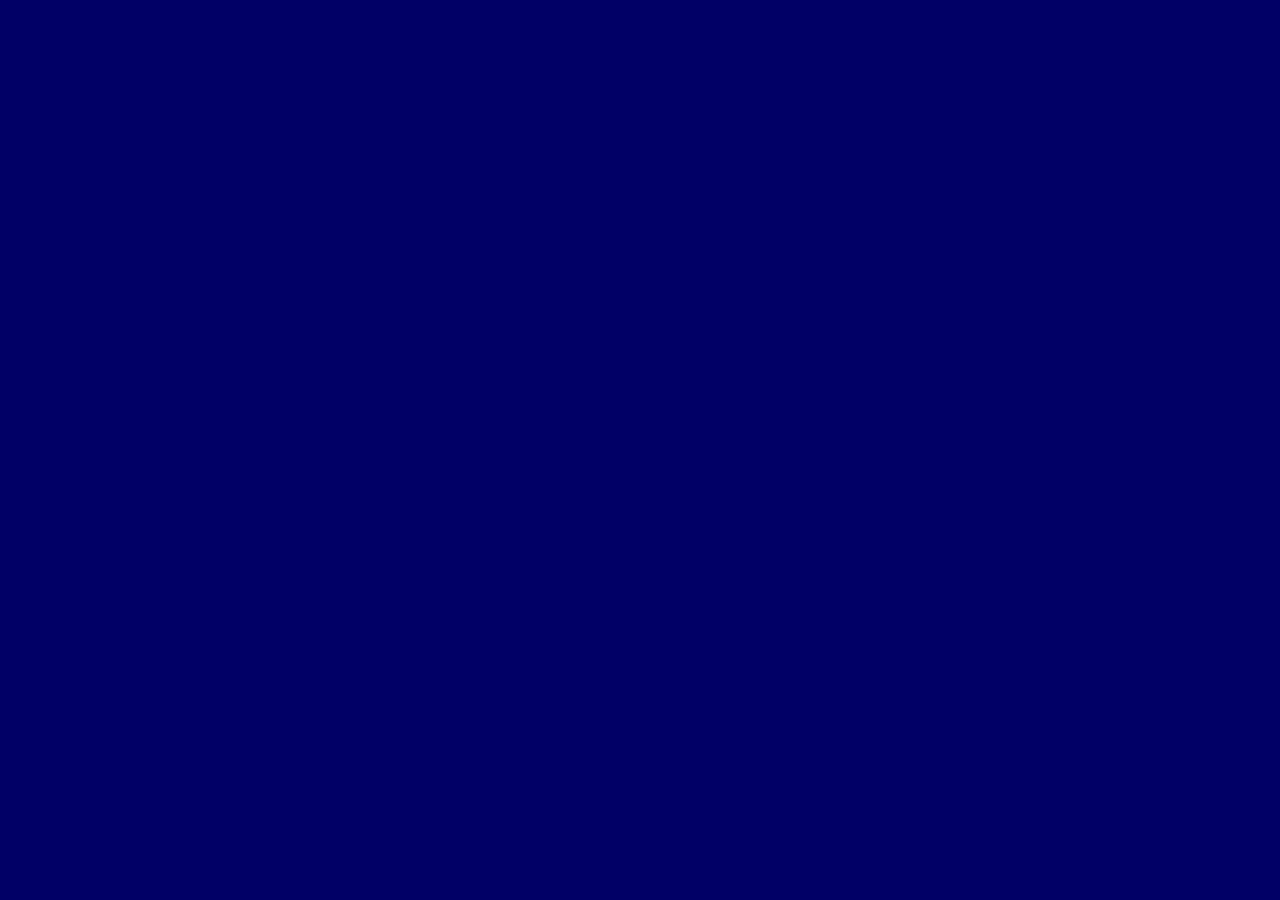
==== web/index.html @ 5e671de3 "Auto-generate index.html from README.md at deploy time Pages CI converts README.md to HTML via pando" ====
<!doctype html>
<html lang="en">
<head>
  <meta charset="utf-8">
  <meta name="viewport" content="width=device-width, initial-scale=1">
  <meta http-equiv="Content-Security-Policy" content="default-src 'none'; style-src 'self' https://fonts.googleapis.com; font-src https://fonts.gstatic.com; img-src 'self'; base-uri 'none'; form-action 'none'; frame-ancestors 'none'">
  <title>tapkey — Passkeys that turn into real keys</title>
  <link rel="preconnect" href="https://fonts.googleapis.com">
  <link rel="preconnect" href="https://fonts.gstatic.com" crossorigin>
  <link href="https://fonts.googleapis.com/css2?family=Iosevka+Charon&family=Pixelify+Sans:wght@400..700&display=swap" rel="stylesheet">
  <link rel="stylesheet" href="./nearby.css">
  <style>
    h1 { font: 700 clamp(2rem, 5vw, 3rem)/1.1 var(--display); color: var(--fg); margin: 8px 0 24px; }
    h2 { font: 700 1.4rem/1.2 var(--display); color: var(--accent); margin: 40px 0 16px; text-transform: uppercase; letter-spacing: 0.1em; }
    h3 { font: 700 1.1rem/1.3 var(--display); color: var(--fg); margin: 28px 0 12px; }
    p, li { color: var(--muted); line-height: 1.7; margin: 8px 0; }
    ul, ol { padding-left: 22px; }
    li::marker { color: var(--accent); font-weight: 700; }
    pre { margin: 12px 0; padding: 16px 20px; border: 1px solid var(--line); background: var(--panel-bg); overflow-x: auto; font-size: 0.85rem; line-height: 1.6; color: var(--accent); }
    pre code { background: none; padding: 0; }
    strong { color: var(--fg); }
    hr { border: none; border-top: 1px solid var(--line); margin: 32px 0; }
    img { display: block; margin: 0 0 16px; }
  </style>
</head>
<body>
  <main class="shell">
    <!-- CONTENT -->
  </main>
</body>
</html>
---- web/nearby.css ----
/* ─── tapkey — BSOD brutalist ─── */

:root {
  color-scheme: dark;
  --bg: hsl(240, 100%, 20%);
  --fg: #fff;
  --muted: hsl(240, 40%, 72%);
  --panel-bg: hsla(240, 100%, 28%, 0.5);
  --line: hsla(0, 0%, 100%, 0.15);
  --accent: #00ff66;
  --accent-fg: hsl(240, 100%, 14%);
  --error: #ff4444;
  --callout-bg: hsla(240, 100%, 32%, 0.4);
  --display: "Pixelify Sans", monospace;
  --body: "Iosevka Charon", "SF Mono", "Fira Code", "Courier New", monospace;
}

* {
  box-sizing: border-box;
  margin: 0;
  padding: 0;
}

html, body {
  min-height: 100%;
}

body {
  font: 18px/1.65 var(--body);
  color: var(--fg);
  background: var(--bg);
  display: grid;
  place-items: center;
  padding: 48px 24px;
}

/* ─── shell ─── */

.shell {
  width: min(100%, 680px);
  padding: 0;
  border: none;
  background: none;
}

/* ─── eyebrow / label ─── */

.eyebrow {
  font-family: var(--display);
  text-transform: uppercase;
  letter-spacing: 0.25em;
  font-size: 1rem;
  font-weight: 700;
  color: var(--accent);
  margin-bottom: 8px;
}

.eyebrow::before {
  content: "> ";
}

/* ─── headings ─── */

h1 {
  font: 700 clamp(2rem, 5vw, 3rem)/1.1 var(--display);
  color: var(--fg);
  margin: 8px 0 24px;
}

/* ─── text blocks ─── */

.summary,
.details,
.status,
.hint,
.panel-note {
  margin: 0;
}

.summary {
  font-size: 1.1rem;
  max-width: 38rem;
  line-height: 1.7;
}

.details {
  margin-top: 14px;
  color: var(--muted);
  font-size: 0.95rem;
}

/* ─── inline code ─── */

code {
  font: inherit;
  color: var(--accent);
  background: hsla(0, 0%, 100%, 0.06);
  padding: 1px 6px;
}

/* ─── links ─── */

a {
  color: var(--accent);
  text-decoration: none;
}

a:hover {
  text-decoration: underline;
}

/* ─── panel ─── */

.panel {
  margin-top: 28px;
  padding: 20px 22px;
  border: 1px solid var(--line);
  background: var(--panel-bg);
}

.panel-label {
  font-family: var(--display);
  text-transform: uppercase;
  letter-spacing: 0.2em;
  font-size: 0.85rem;
  font-weight: 700;
  color: var(--accent);
  margin: 0;
}

.panel-header {
  display: flex;
  gap: 16px;
  justify-content: space-between;
  align-items: baseline;
  flex-wrap: wrap;
}

.panel-note {
  color: var(--muted);
  font-size: 0.95rem;
}

/* ─── steps ─── */

.steps {
  margin: 16px 0 0;
  padding-left: 22px;
  font-size: 1rem;
}

.steps li + li {
  margin-top: 10px;
}

.steps li::marker {
  color: var(--accent);
  font-weight: 700;
}

/* ─── callout ─── */

.callout {
  margin-top: 20px;
  padding: 16px 20px;
  border: 1px solid var(--line);
  border-left: 3px solid var(--accent);
  background: var(--callout-bg);
  font-size: 0.95rem;
  color: var(--muted);
}

/* ─── action button ─── */

.action {
  appearance: none;
  display: inline-block;
  margin-top: 28px;
  border: 2px solid var(--accent);
  padding: 14px 28px;
  font-family: var(--display);
  font-weight: 700;
  font-size: 1.1rem;
  text-transform: uppercase;
  letter-spacing: 0.1em;
  background: transparent;
  color: var(--accent);
  cursor: pointer;
  min-width: 16rem;
  transition: background 60ms, color 60ms;
}

.action:hover:enabled {
  background: var(--accent);
  color: var(--accent-fg);
}

.action:active:enabled {
  background: #00cc52;
  color: var(--accent-fg);
}

.action:disabled {
  opacity: 0.35;
  cursor: not-allowed;
  border-color: var(--muted);
  color: var(--muted);
}

/* ─── status / hint ─── */

.status {
  margin-top: 20px;
  min-height: 1.6em;
  font-family: var(--display);
  font-size: 1.2rem;
  font-weight: 700;
  color: var(--muted);
  line-height: 1.4;
}

.hint {
  margin-top: 12px;
  color: var(--muted);
  font-size: 0.95rem;
}

/* ─── result ─── */

.result {
  margin-top: 28px;
  padding: 20px 22px;
  border: 1px solid var(--accent);
  background: var(--panel-bg);
}

.result-value {
  margin: 14px 0 0;
  font-family: var(--body);
  font-size: 0.85rem;
  line-height: 1.6;
  color: var(--accent);
  white-space: pre-wrap;
  word-break: break-all;
  user-select: all;
}

.copy-btn {
  appearance: none;
  border: 1px solid var(--accent);
  padding: 4px 14px;
  font-family: var(--display);
  font-weight: 700;
  font-size: 0.75rem;
  text-transform: uppercase;
  letter-spacing: 0.1em;
  background: transparent;
  color: var(--accent);
  cursor: pointer;
  transition: background 60ms, color 60ms;
}

.copy-btn:hover {
  background: var(--accent);
  color: var(--accent-fg);
}

/* ─── responsive ─── */

@media (max-width: 640px) {
  body {
    padding: 32px 16px;
  }

  .action {
    width: 100%;
    min-width: 0;
  }
}
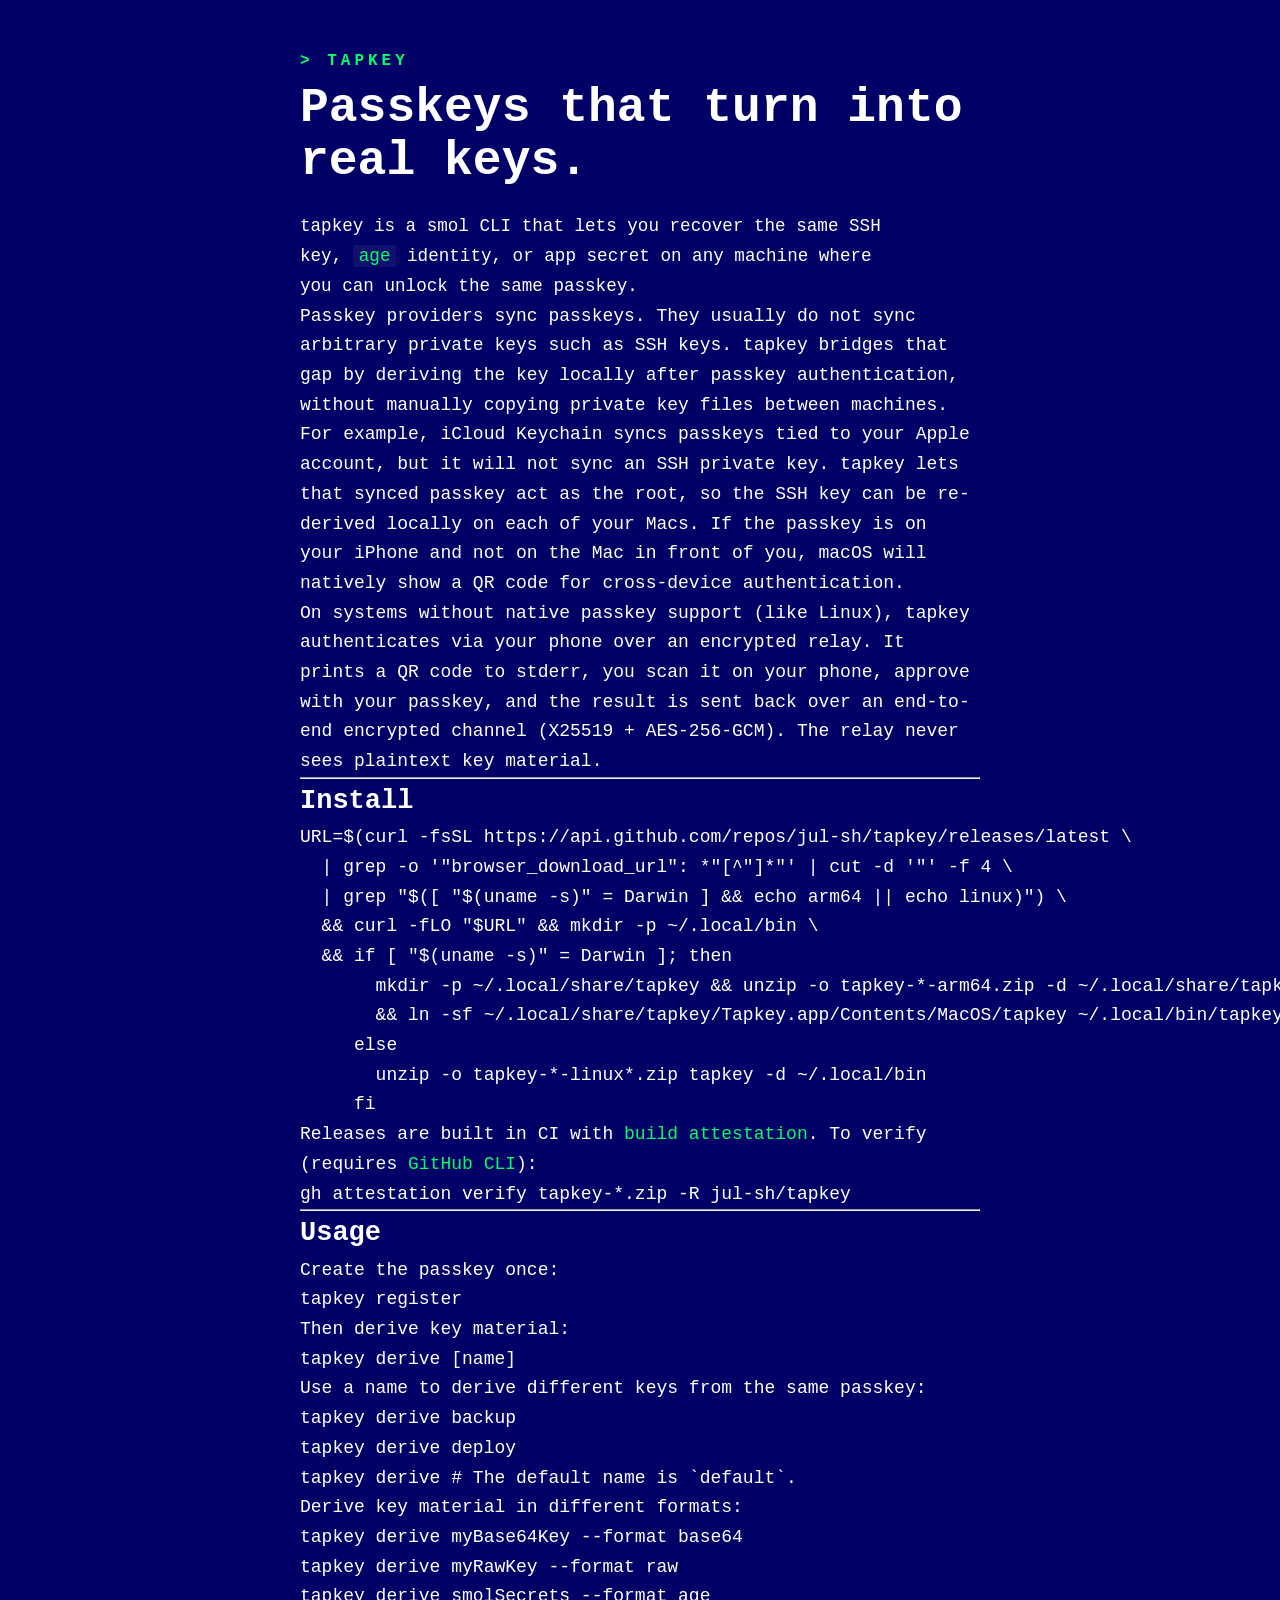
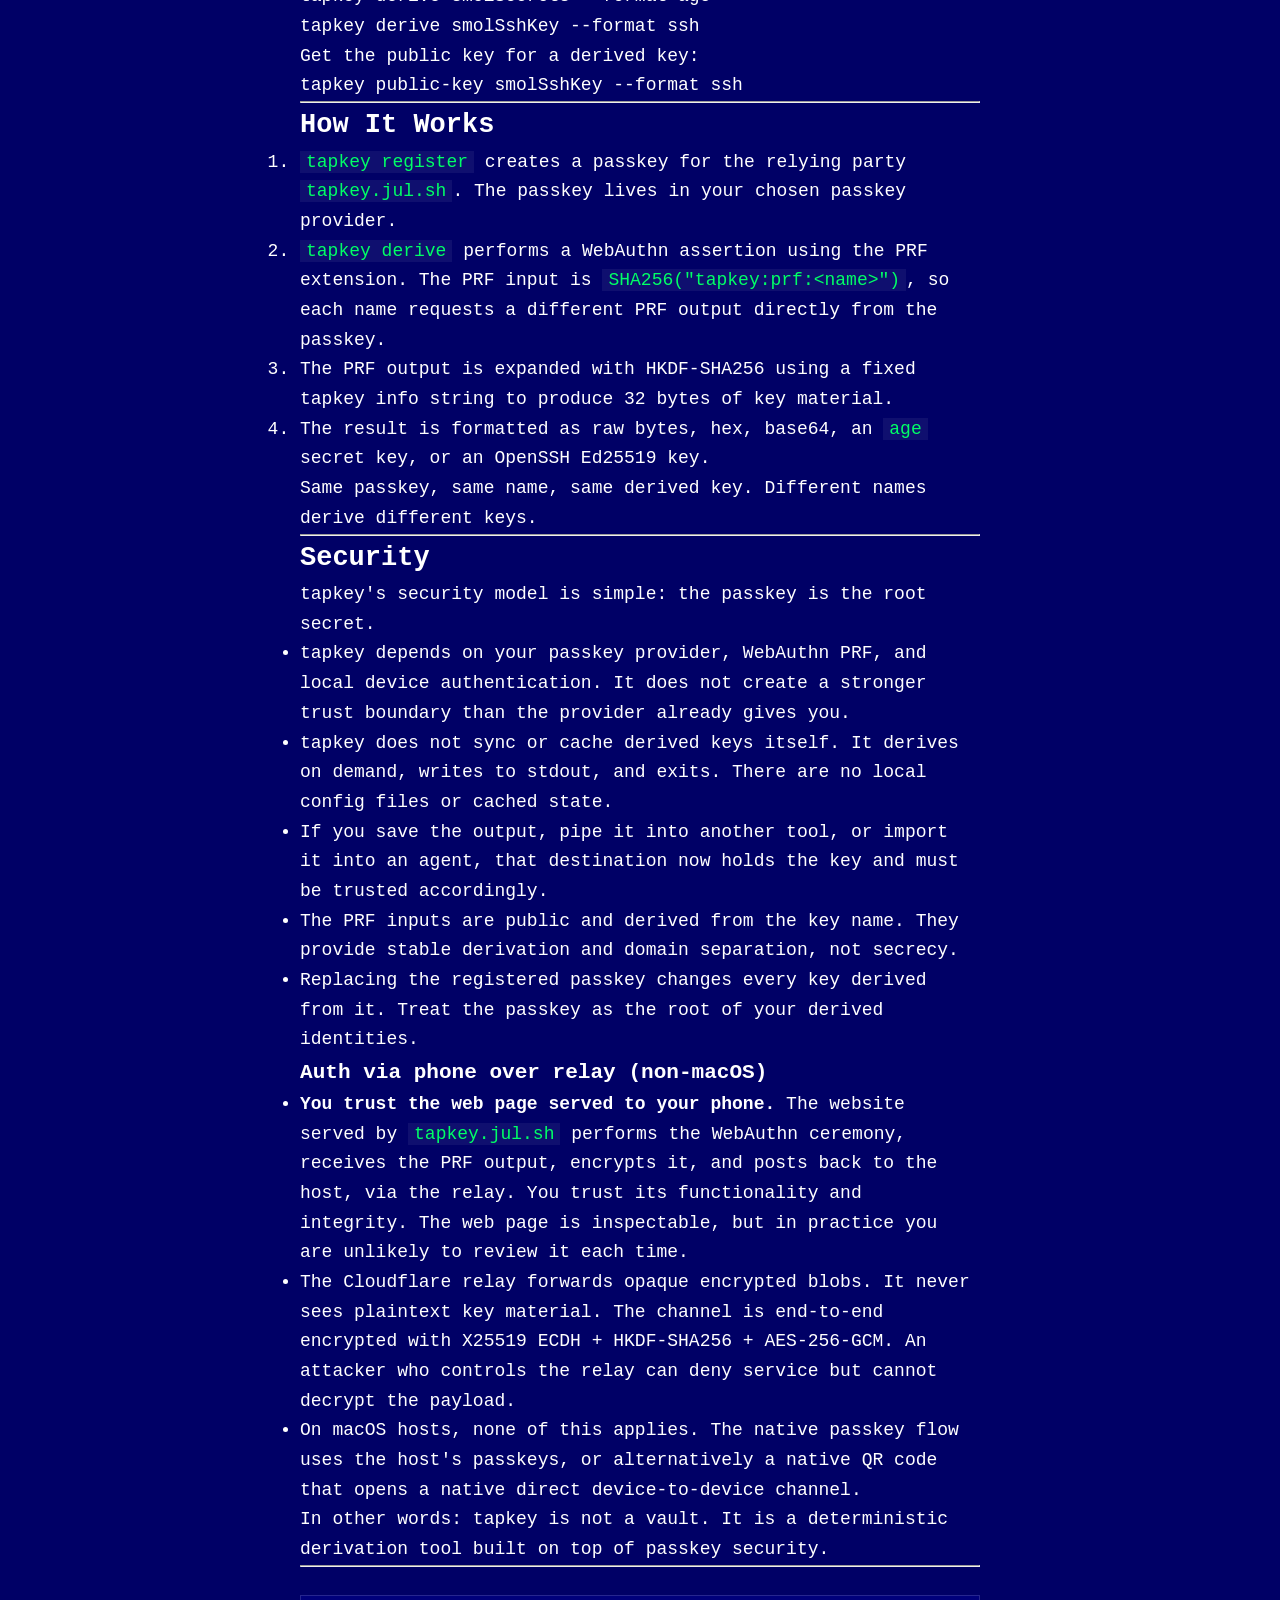
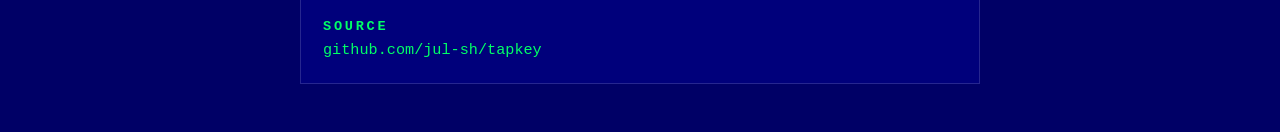
==== commit 32fb502b: "Revert "Auto-generate index.html from README.md at deploy time" This reverts commit 5e671de3d825529b" ====
--- a/web/index.html
+++ b/web/index.html
@@ -10,22 +10,107 @@
   <link href="https://fonts.googleapis.com/css2?family=Iosevka+Charon&family=Pixelify+Sans:wght@400..700&display=swap" rel="stylesheet">
   <link rel="stylesheet" href="./nearby.css">
   <style>
-    h1 { font: 700 clamp(2rem, 5vw, 3rem)/1.1 var(--display); color: var(--fg); margin: 8px 0 24px; }
     h2 { font: 700 1.4rem/1.2 var(--display); color: var(--accent); margin: 40px 0 16px; text-transform: uppercase; letter-spacing: 0.1em; }
     h3 { font: 700 1.1rem/1.3 var(--display); color: var(--fg); margin: 28px 0 12px; }
     p, li { color: var(--muted); line-height: 1.7; margin: 8px 0; }
     ul, ol { padding-left: 22px; }
     li::marker { color: var(--accent); font-weight: 700; }
     pre { margin: 12px 0; padding: 16px 20px; border: 1px solid var(--line); background: var(--panel-bg); overflow-x: auto; font-size: 0.85rem; line-height: 1.6; color: var(--accent); }
-    pre code { background: none; padding: 0; }
     strong { color: var(--fg); }
     hr { border: none; border-top: 1px solid var(--line); margin: 32px 0; }
-    img { display: block; margin: 0 0 16px; }
   </style>
 </head>
 <body>
   <main class="shell">
-    <!-- CONTENT -->
+    <p class="eyebrow">tapkey</p>
+    <h1>Passkeys that turn into real keys.</h1>
+    <p class="summary">tapkey is a smol CLI that lets you recover the same SSH key, <code>age</code> identity, or app secret on any machine where you can unlock the same passkey.</p>
+
+    <p>Passkey providers sync passkeys. They usually do not sync arbitrary private keys such as SSH keys. tapkey bridges that gap by deriving the key locally after passkey authentication, without manually copying private key files between machines.</p>
+
+    <p>For example, iCloud Keychain syncs passkeys tied to your Apple account, but it will not sync an SSH private key. tapkey lets that synced passkey act as the root, so the SSH key can be re-derived locally on each of your Macs. If the passkey is on your iPhone and not on the Mac in front of you, macOS will natively show a QR code for cross-device authentication.</p>
+
+    <p>On systems without native passkey support (like Linux), tapkey authenticates via your phone over an encrypted relay. It prints a QR code to stderr, you scan it on your phone, approve with your passkey, and the result is sent back over an end-to-end encrypted channel (X25519 + AES-256-GCM). The relay never sees plaintext key material.</p>
+
+    <hr>
+
+    <h2>Install</h2>
+<pre>URL=$(curl -fsSL https://api.github.com/repos/jul-sh/tapkey/releases/latest \
+  | grep -o '"browser_download_url": *"[^"]*"' | cut -d '"' -f 4 \
+  | grep "$([ "$(uname -s)" = Darwin ] && echo arm64 || echo linux)") \
+  && curl -fLO "$URL" && mkdir -p ~/.local/bin \
+  && if [ "$(uname -s)" = Darwin ]; then
+       mkdir -p ~/.local/share/tapkey && unzip -o tapkey-*-arm64.zip -d ~/.local/share/tapkey \
+       && ln -sf ~/.local/share/tapkey/Tapkey.app/Contents/MacOS/tapkey ~/.local/bin/tapkey
+     else
+       unzip -o tapkey-*-linux*.zip tapkey -d ~/.local/bin
+     fi</pre>
+
+    <p>Releases are built in CI with <a href="https://docs.github.com/en/actions/security-for-github-actions/using-artifact-attestations">build attestation</a>. To verify (requires <a href="https://cli.github.com/">GitHub CLI</a>):</p>
+<pre>gh attestation verify tapkey-*.zip -R jul-sh/tapkey</pre>
+
+    <hr>
+
+    <h2>Usage</h2>
+    <p>Create the passkey once:</p>
+<pre>tapkey register</pre>
+
+    <p>Then derive key material:</p>
+<pre>tapkey derive [name]</pre>
+
+    <p>Use a name to derive different keys from the same passkey:</p>
+<pre>tapkey derive backup
+tapkey derive deploy
+tapkey derive # The default name is `default`.</pre>
+
+    <p>Derive key material in different formats:</p>
+<pre>tapkey derive myBase64Key --format base64
+tapkey derive myRawKey --format raw
+tapkey derive smolSecrets --format age
+tapkey derive smolSshKey --format ssh</pre>
+
+    <p>Get the public key for a derived key:</p>
+<pre>tapkey public-key smolSshKey --format ssh</pre>
+
+    <hr>
+
+    <h2>How It Works</h2>
+    <ol>
+      <li><code>tapkey register</code> creates a passkey for the relying party <code>tapkey.jul.sh</code>. The passkey lives in your chosen passkey provider.</li>
+      <li><code>tapkey derive</code> performs a WebAuthn assertion using the PRF extension. The PRF input is <code>SHA256("tapkey:prf:&lt;name&gt;")</code>, so each name requests a different PRF output directly from the passkey.</li>
+      <li>The PRF output is expanded with HKDF-SHA256 using a fixed tapkey info string to produce 32 bytes of key material.</li>
+      <li>The result is formatted as raw bytes, hex, base64, an <code>age</code> secret key, or an OpenSSH Ed25519 key.</li>
+    </ol>
+    <p>Same passkey, same name, same derived key. Different names derive different keys.</p>
+
+    <hr>
+
+    <h2>Security</h2>
+    <p>tapkey's security model is simple: the passkey is the root secret.</p>
+    <ul>
+      <li>tapkey depends on your passkey provider, WebAuthn PRF, and local device authentication. It does not create a stronger trust boundary than the provider already gives you.</li>
+      <li>tapkey does not sync or cache derived keys itself. It derives on demand, writes to stdout, and exits. There are no local config files or cached state.</li>
+      <li>If you save the output, pipe it into another tool, or import it into an agent, that destination now holds the key and must be trusted accordingly.</li>
+      <li>The PRF inputs are public and derived from the key name. They provide stable derivation and domain separation, not secrecy.</li>
+      <li>Replacing the registered passkey changes every key derived from it. Treat the passkey as the root of your derived identities.</li>
+    </ul>
+
+    <h3>Auth via phone over relay (non-macOS)</h3>
+    <ul>
+      <li><strong>You trust the web page served to your phone.</strong> The website served by <code>tapkey.jul.sh</code> performs the WebAuthn ceremony, receives the PRF output, encrypts it, and posts back to the host, via the relay. You trust its functionality and integrity. The web page is inspectable, but in practice you are unlikely to review it each time.</li>
+      <li>The Cloudflare relay forwards opaque encrypted blobs. It never sees plaintext key material. The channel is end-to-end encrypted with X25519 ECDH + HKDF-SHA256 + AES-256-GCM. An attacker who controls the relay can deny service but cannot decrypt the payload.</li>
+      <li>On macOS hosts, none of this applies. The native passkey flow uses the host's passkeys, or alternatively a native QR code that opens a native direct device-to-device channel.</li>
+    </ul>
+    <p>In other words: tapkey is not a vault. It is a deterministic derivation tool built on top of passkey security.</p>
+
+    <hr>
+
+    <section class="panel">
+      <div class="panel-header">
+        <p class="panel-label">Source</p>
+      </div>
+      <p class="panel-note"><a href="https://github.com/jul-sh/tapkey">github.com/jul-sh/tapkey</a></p>
+    </section>
   </main>
 </body>
 </html>
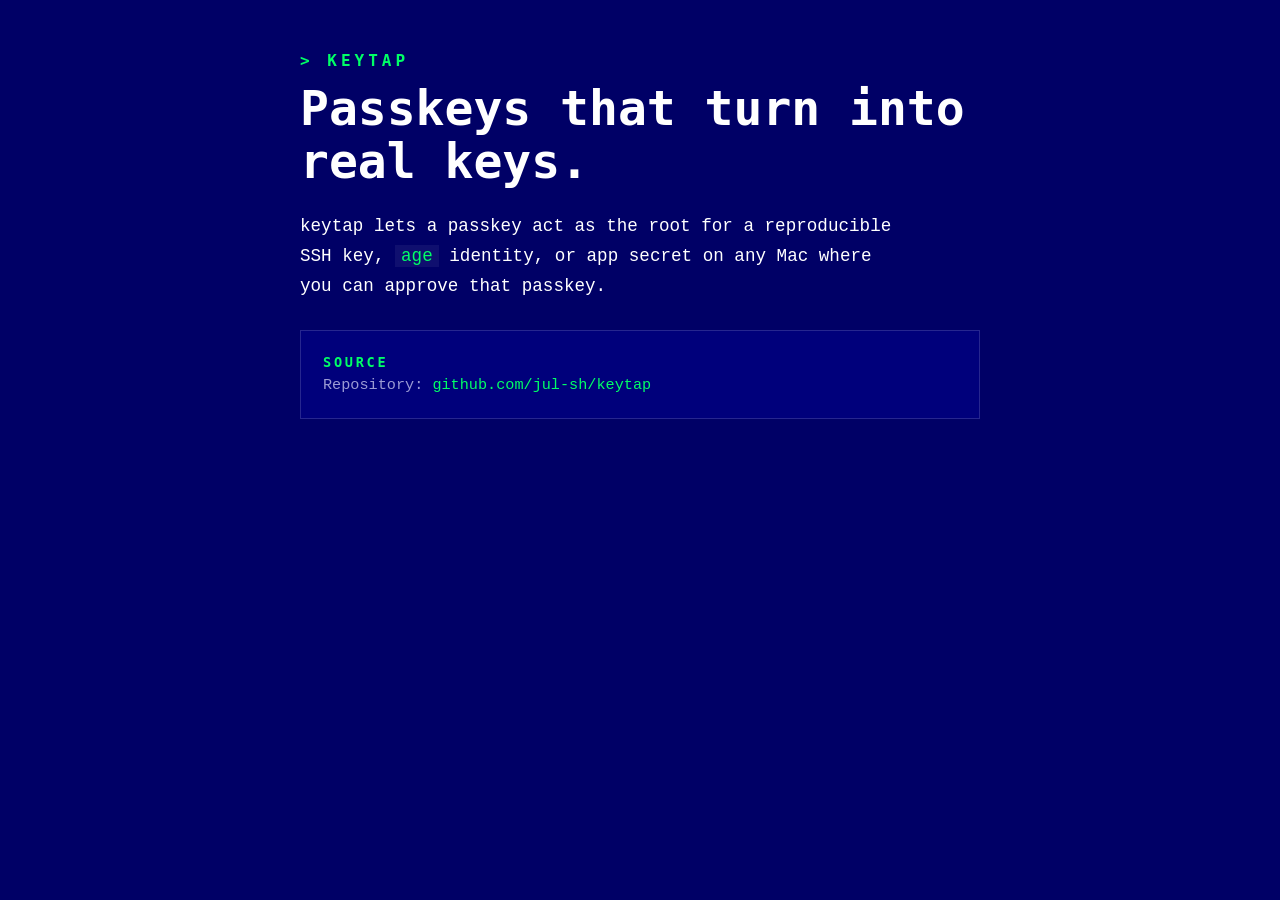
==== commit 8bce6541: "Rename tapkey to keytap and bump to v3.0.0 Breaking change: all protocol strings (PRF salts, HKDF in" ====
--- a/web/index.html
+++ b/web/index.html
@@ -3,113 +3,23 @@
 <head>
   <meta charset="utf-8">
   <meta name="viewport" content="width=device-width, initial-scale=1">
-  <meta http-equiv="Content-Security-Policy" content="default-src 'none'; style-src 'self' https://fonts.googleapis.com; font-src https://fonts.gstatic.com; img-src 'self'; base-uri 'none'; form-action 'none'; frame-ancestors 'none'">
-  <title>tapkey — Passkeys that turn into real keys</title>
+  <meta http-equiv="Content-Security-Policy" content="default-src 'none'; style-src 'self' https://fonts.googleapis.com; font-src https://fonts.gstatic.com; base-uri 'none'; form-action 'none'; frame-ancestors 'none'">
+  <title>keytap</title>
   <link rel="preconnect" href="https://fonts.googleapis.com">
   <link rel="preconnect" href="https://fonts.gstatic.com" crossorigin>
   <link href="https://fonts.googleapis.com/css2?family=Iosevka+Charon&family=Pixelify+Sans:wght@400..700&display=swap" rel="stylesheet">
   <link rel="stylesheet" href="./nearby.css">
-  <style>
-    h2 { font: 700 1.4rem/1.2 var(--display); color: var(--accent); margin: 40px 0 16px; text-transform: uppercase; letter-spacing: 0.1em; }
-    h3 { font: 700 1.1rem/1.3 var(--display); color: var(--fg); margin: 28px 0 12px; }
-    p, li { color: var(--muted); line-height: 1.7; margin: 8px 0; }
-    ul, ol { padding-left: 22px; }
-    li::marker { color: var(--accent); font-weight: 700; }
-    pre { margin: 12px 0; padding: 16px 20px; border: 1px solid var(--line); background: var(--panel-bg); overflow-x: auto; font-size: 0.85rem; line-height: 1.6; color: var(--accent); }
-    strong { color: var(--fg); }
-    hr { border: none; border-top: 1px solid var(--line); margin: 32px 0; }
-  </style>
 </head>
 <body>
   <main class="shell">
-    <p class="eyebrow">tapkey</p>
+    <p class="eyebrow">keytap</p>
     <h1>Passkeys that turn into real keys.</h1>
-    <p class="summary">tapkey is a smol CLI that lets you recover the same SSH key, <code>age</code> identity, or app secret on any machine where you can unlock the same passkey.</p>
-
-    <p>Passkey providers sync passkeys. They usually do not sync arbitrary private keys such as SSH keys. tapkey bridges that gap by deriving the key locally after passkey authentication, without manually copying private key files between machines.</p>
-
-    <p>For example, iCloud Keychain syncs passkeys tied to your Apple account, but it will not sync an SSH private key. tapkey lets that synced passkey act as the root, so the SSH key can be re-derived locally on each of your Macs. If the passkey is on your iPhone and not on the Mac in front of you, macOS will natively show a QR code for cross-device authentication.</p>
-
-    <p>On systems without native passkey support (like Linux), tapkey authenticates via your phone over an encrypted relay. It prints a QR code to stderr, you scan it on your phone, approve with your passkey, and the result is sent back over an end-to-end encrypted channel (X25519 + AES-256-GCM). The relay never sees plaintext key material.</p>
-
-    <hr>
-
-    <h2>Install</h2>
-<pre>URL=$(curl -fsSL https://api.github.com/repos/jul-sh/tapkey/releases/latest \
-  | grep -o '"browser_download_url": *"[^"]*"' | cut -d '"' -f 4 \
-  | grep "$([ "$(uname -s)" = Darwin ] && echo arm64 || echo linux)") \
-  && curl -fLO "$URL" && mkdir -p ~/.local/bin \
-  && if [ "$(uname -s)" = Darwin ]; then
-       mkdir -p ~/.local/share/tapkey && unzip -o tapkey-*-arm64.zip -d ~/.local/share/tapkey \
-       && ln -sf ~/.local/share/tapkey/Tapkey.app/Contents/MacOS/tapkey ~/.local/bin/tapkey
-     else
-       unzip -o tapkey-*-linux*.zip tapkey -d ~/.local/bin
-     fi</pre>
-
-    <p>Releases are built in CI with <a href="https://docs.github.com/en/actions/security-for-github-actions/using-artifact-attestations">build attestation</a>. To verify (requires <a href="https://cli.github.com/">GitHub CLI</a>):</p>
-<pre>gh attestation verify tapkey-*.zip -R jul-sh/tapkey</pre>
-
-    <hr>
-
-    <h2>Usage</h2>
-    <p>Create the passkey once:</p>
-<pre>tapkey register</pre>
-
-    <p>Then derive key material:</p>
-<pre>tapkey derive [name]</pre>
-
-    <p>Use a name to derive different keys from the same passkey:</p>
-<pre>tapkey derive backup
-tapkey derive deploy
-tapkey derive # The default name is `default`.</pre>
-
-    <p>Derive key material in different formats:</p>
-<pre>tapkey derive myBase64Key --format base64
-tapkey derive myRawKey --format raw
-tapkey derive smolSecrets --format age
-tapkey derive smolSshKey --format ssh</pre>
-
-    <p>Get the public key for a derived key:</p>
-<pre>tapkey public-key smolSshKey --format ssh</pre>
-
-    <hr>
-
-    <h2>How It Works</h2>
-    <ol>
-      <li><code>tapkey register</code> creates a passkey for the relying party <code>tapkey.jul.sh</code>. The passkey lives in your chosen passkey provider.</li>
-      <li><code>tapkey derive</code> performs a WebAuthn assertion using the PRF extension. The PRF input is <code>SHA256("tapkey:prf:&lt;name&gt;")</code>, so each name requests a different PRF output directly from the passkey.</li>
-      <li>The PRF output is expanded with HKDF-SHA256 using a fixed tapkey info string to produce 32 bytes of key material.</li>
-      <li>The result is formatted as raw bytes, hex, base64, an <code>age</code> secret key, or an OpenSSH Ed25519 key.</li>
-    </ol>
-    <p>Same passkey, same name, same derived key. Different names derive different keys.</p>
-
-    <hr>
-
-    <h2>Security</h2>
-    <p>tapkey's security model is simple: the passkey is the root secret.</p>
-    <ul>
-      <li>tapkey depends on your passkey provider, WebAuthn PRF, and local device authentication. It does not create a stronger trust boundary than the provider already gives you.</li>
-      <li>tapkey does not sync or cache derived keys itself. It derives on demand, writes to stdout, and exits. There are no local config files or cached state.</li>
-      <li>If you save the output, pipe it into another tool, or import it into an agent, that destination now holds the key and must be trusted accordingly.</li>
-      <li>The PRF inputs are public and derived from the key name. They provide stable derivation and domain separation, not secrecy.</li>
-      <li>Replacing the registered passkey changes every key derived from it. Treat the passkey as the root of your derived identities.</li>
-    </ul>
-
-    <h3>Auth via phone over relay (non-macOS)</h3>
-    <ul>
-      <li><strong>You trust the web page served to your phone.</strong> The website served by <code>tapkey.jul.sh</code> performs the WebAuthn ceremony, receives the PRF output, encrypts it, and posts back to the host, via the relay. You trust its functionality and integrity. The web page is inspectable, but in practice you are unlikely to review it each time.</li>
-      <li>The Cloudflare relay forwards opaque encrypted blobs. It never sees plaintext key material. The channel is end-to-end encrypted with X25519 ECDH + HKDF-SHA256 + AES-256-GCM. An attacker who controls the relay can deny service but cannot decrypt the payload.</li>
-      <li>On macOS hosts, none of this applies. The native passkey flow uses the host's passkeys, or alternatively a native QR code that opens a native direct device-to-device channel.</li>
-    </ul>
-    <p>In other words: tapkey is not a vault. It is a deterministic derivation tool built on top of passkey security.</p>
-
-    <hr>
-
-    <section class="panel">
+    <p class="summary">keytap lets a passkey act as the root for a reproducible SSH key, <code>age</code> identity, or app secret on any Mac where you can approve that passkey.</p>
+    <section class="panel" aria-labelledby="source-title">
       <div class="panel-header">
-        <p class="panel-label">Source</p>
+        <p class="panel-label" id="source-title">Source</p>
       </div>
-      <p class="panel-note"><a href="https://github.com/jul-sh/tapkey">github.com/jul-sh/tapkey</a></p>
+      <p class="panel-note">Repository: <a href="https://github.com/jul-sh/keytap">github.com/jul-sh/keytap</a></p>
     </section>
   </main>
 </body>
--- a/web/nearby.css
+++ b/web/nearby.css
@@ -1,4 +1,4 @@
-/* ─── tapkey — BSOD brutalist ─── */
+/* ─── keytap — BSOD brutalist ─── */
 
 :root {
   color-scheme: dark;
@@ -178,7 +178,7 @@
   margin-top: 28px;
   border: 2px solid var(--accent);
   padding: 14px 28px;
-  font-family: var(--display);
+  font-family: var(--body);
   font-weight: 700;
   font-size: 1.1rem;
   text-transform: uppercase;
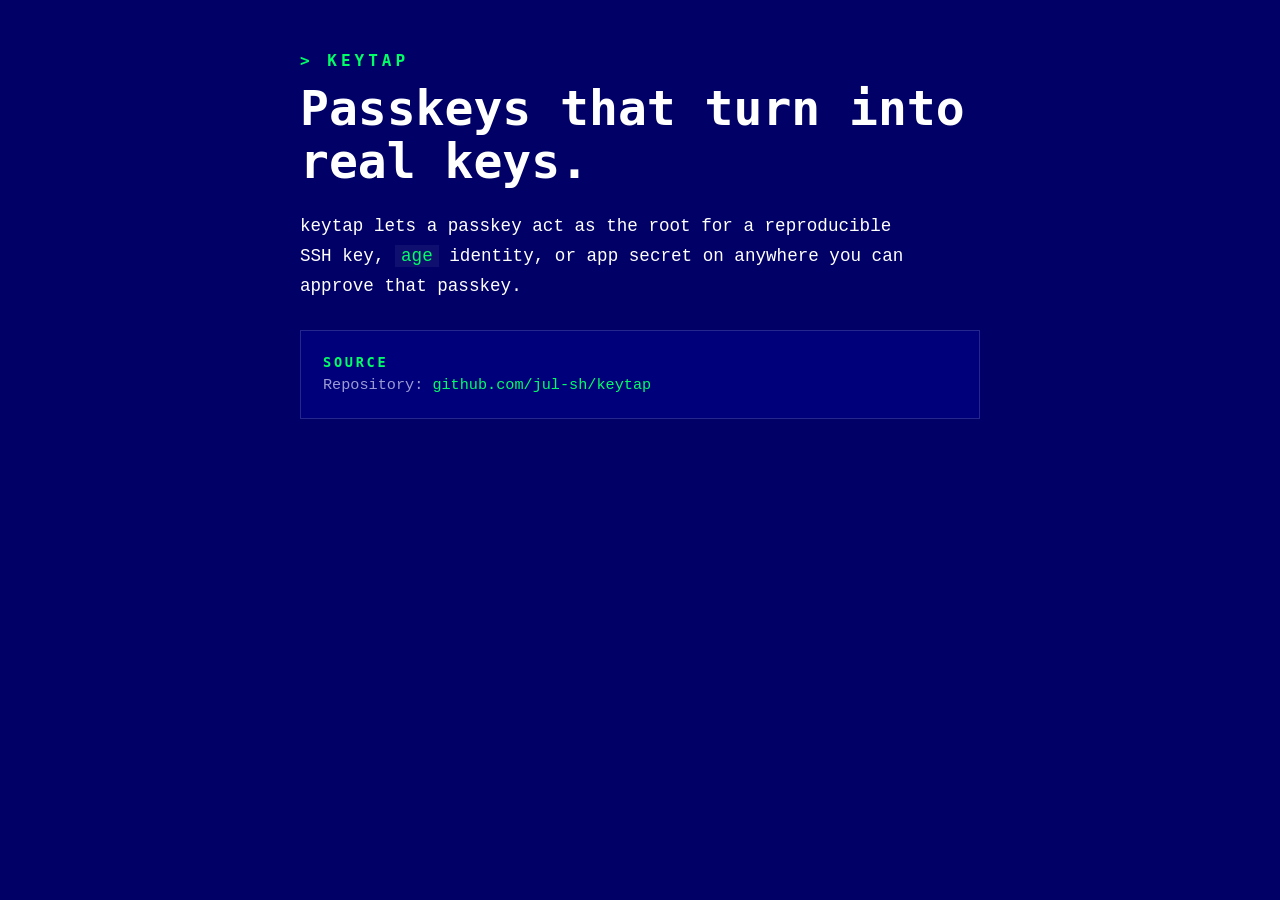
==== commit 421df704: "Update summary text in index.html" ====
--- a/web/index.html
+++ b/web/index.html
@@ -14,7 +14,7 @@
   <main class="shell">
     <p class="eyebrow">keytap</p>
     <h1>Passkeys that turn into real keys.</h1>
-    <p class="summary">keytap lets a passkey act as the root for a reproducible SSH key, <code>age</code> identity, or app secret on any Mac where you can approve that passkey.</p>
+    <p class="summary">keytap lets a passkey act as the root for a reproducible SSH key, <code>age</code> identity, or app secret on anywhere you can approve that passkey.</p>
     <section class="panel" aria-labelledby="source-title">
       <div class="panel-header">
         <p class="panel-label" id="source-title">Source</p>
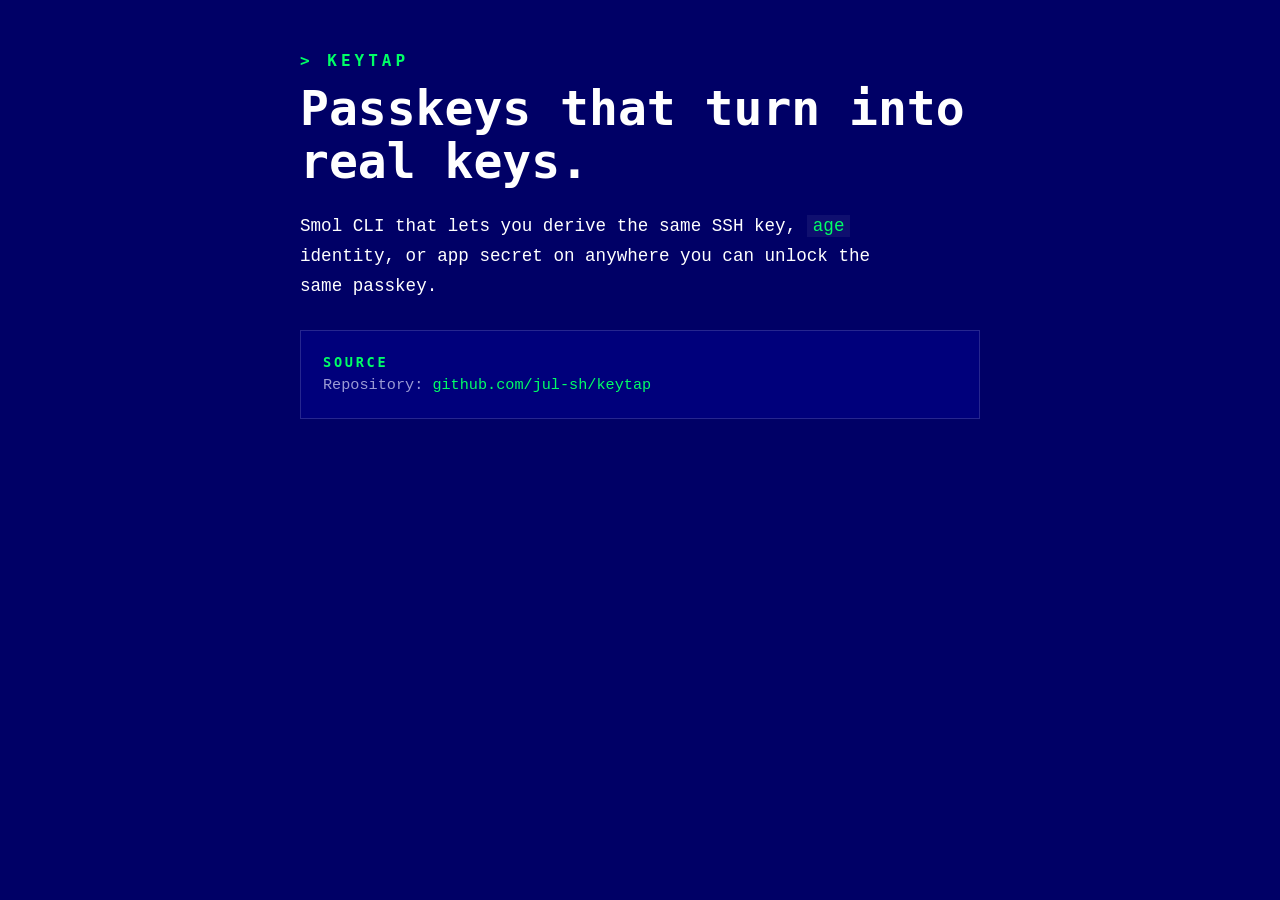
==== commit 866fd13b: "Update summary description in index.html" ====
--- a/web/index.html
+++ b/web/index.html
@@ -14,7 +14,7 @@
   <main class="shell">
     <p class="eyebrow">keytap</p>
     <h1>Passkeys that turn into real keys.</h1>
-    <p class="summary">keytap lets a passkey act as the root for a reproducible SSH key, <code>age</code> identity, or app secret on anywhere you can approve that passkey.</p>
+    <p class="summary">Smol CLI that lets you derive the same  SSH key, <code>age</code> identity, or app secret on anywhere you can unlock the same passkey.</p>
     <section class="panel" aria-labelledby="source-title">
       <div class="panel-header">
         <p class="panel-label" id="source-title">Source</p>
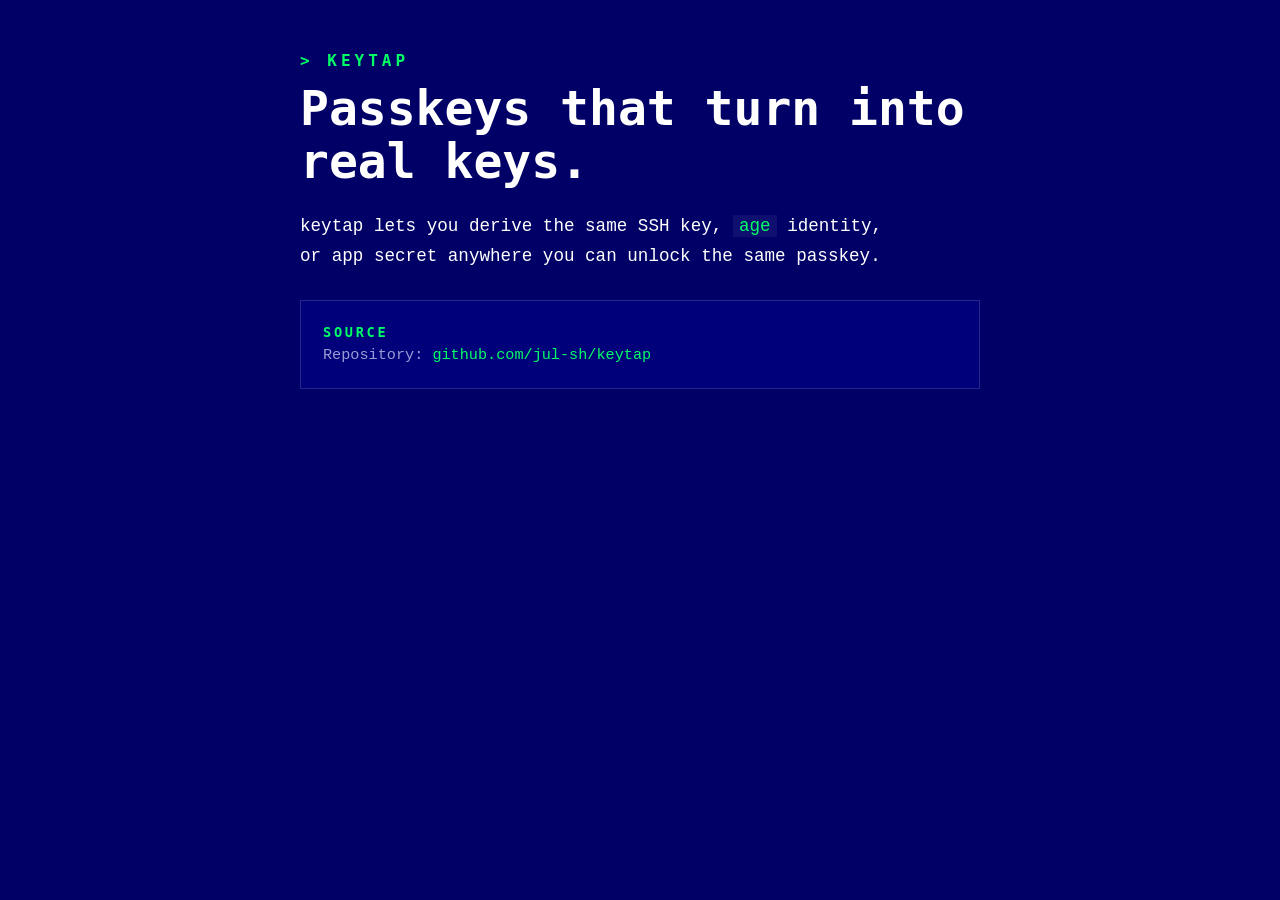
==== commit ab82d9e7: "Remove redundant word in summary paragraph" ====
--- a/web/index.html
+++ b/web/index.html
@@ -14,7 +14,7 @@
   <main class="shell">
     <p class="eyebrow">keytap</p>
     <h1>Passkeys that turn into real keys.</h1>
-    <p class="summary">Smol CLI that lets you derive the same  SSH key, <code>age</code> identity, or app secret on anywhere you can unlock the same passkey.</p>
+    <p class="summary">keytap lets you derive the same  SSH key, <code>age</code> identity, or app secret anywhere you can unlock the same passkey.</p>
     <section class="panel" aria-labelledby="source-title">
       <div class="panel-header">
         <p class="panel-label" id="source-title">Source</p>
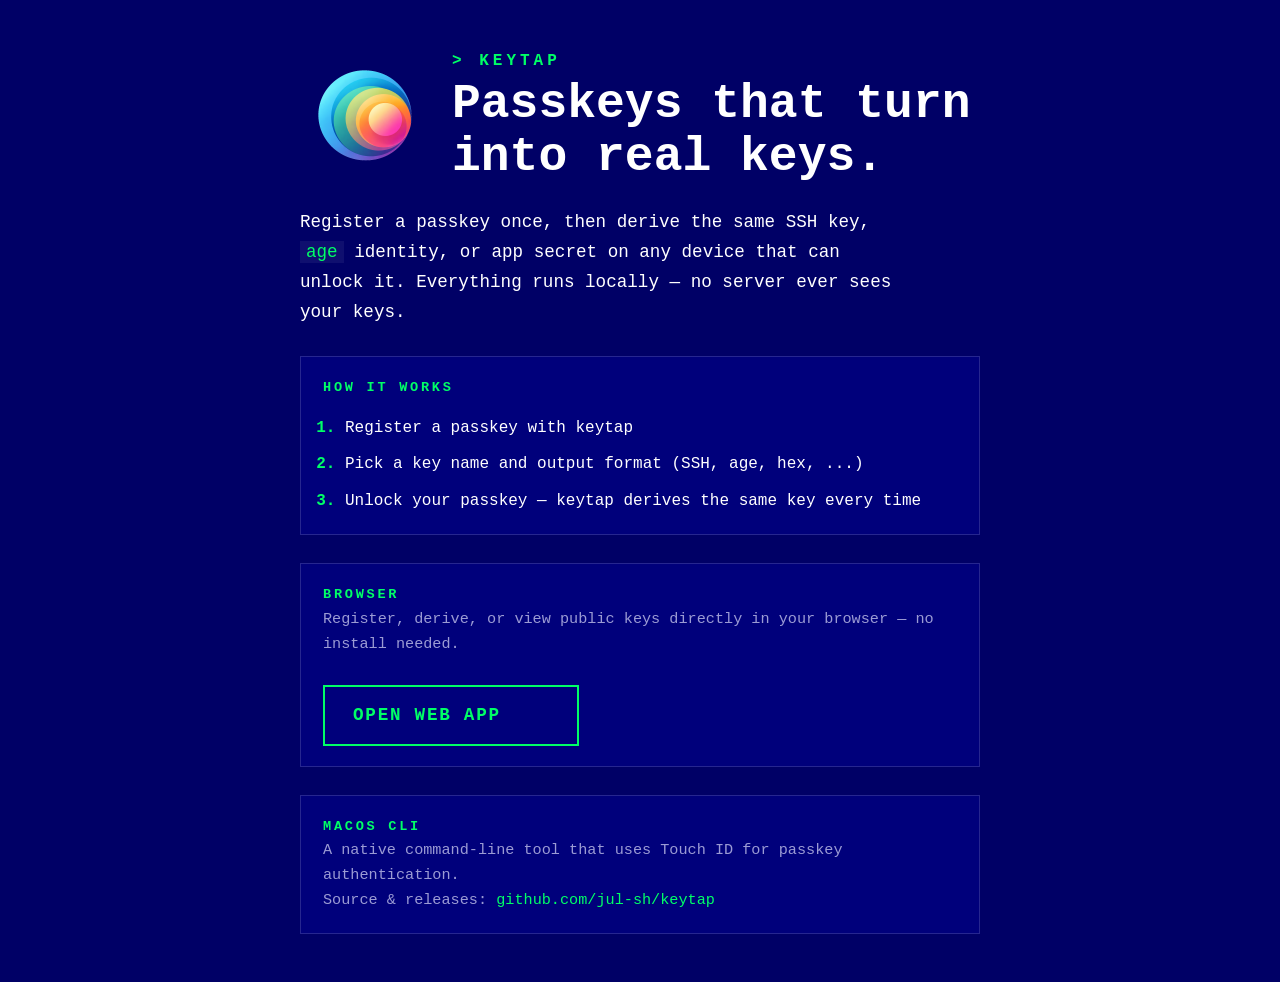
==== commit 39f3d518: "Redesign website with app icon and improved landing page" ====
--- a/web/index.html
+++ b/web/index.html
@@ -3,7 +3,7 @@
 <head>
   <meta charset="utf-8">
   <meta name="viewport" content="width=device-width, initial-scale=1">
-  <meta http-equiv="Content-Security-Policy" content="default-src 'none'; style-src 'self' https://fonts.googleapis.com; font-src https://fonts.gstatic.com; base-uri 'none'; form-action 'none'; frame-ancestors 'none'">
+  <meta http-equiv="Content-Security-Policy" content="default-src 'none'; style-src 'self' https://fonts.googleapis.com; font-src https://fonts.gstatic.com; img-src 'self'; base-uri 'none'; form-action 'none'; frame-ancestors 'none'">
   <title>keytap</title>
   <link rel="preconnect" href="https://fonts.googleapis.com">
   <link rel="preconnect" href="https://fonts.gstatic.com" crossorigin>
@@ -12,14 +12,40 @@
 </head>
 <body>
   <main class="shell">
-    <p class="eyebrow">keytap</p>
-    <h1>Passkeys that turn into real keys.</h1>
-    <p class="summary">keytap lets you derive the same  SSH key, <code>age</code> identity, or app secret anywhere you can unlock the same passkey.</p>
-    <section class="panel" aria-labelledby="source-title">
+    <div class="hero">
+      <img src="./icon.png" alt="keytap icon" class="hero-icon" width="128" height="128">
+      <div>
+        <p class="eyebrow">keytap</p>
+        <h1>Passkeys that turn into real keys.</h1>
+      </div>
+    </div>
+    <p class="summary">Register a passkey once, then derive the same SSH key, <code>age</code> identity, or app secret on any device that can unlock it. Everything runs locally — no server ever sees your keys.</p>
+
+    <section class="panel" aria-labelledby="how-title">
       <div class="panel-header">
-        <p class="panel-label" id="source-title">Source</p>
+        <p class="panel-label" id="how-title">How it works</p>
       </div>
-      <p class="panel-note">Repository: <a href="https://github.com/jul-sh/keytap">github.com/jul-sh/keytap</a></p>
+      <ol class="steps">
+        <li>Register a passkey with keytap</li>
+        <li>Pick a key name and output format (SSH, age, hex, ...)</li>
+        <li>Unlock your passkey — keytap derives the same key every time</li>
+      </ol>
+    </section>
+
+    <section class="panel" aria-labelledby="web-title">
+      <div class="panel-header">
+        <p class="panel-label" id="web-title">Browser</p>
+      </div>
+      <p class="panel-note">Register, derive, or view public keys directly in your browser — no install needed.</p>
+      <a href="./app.html" class="action" style="margin-top:16px; text-align:center">Open web app</a>
+    </section>
+
+    <section class="panel" aria-labelledby="cli-title">
+      <div class="panel-header">
+        <p class="panel-label" id="cli-title">macOS CLI</p>
+      </div>
+      <p class="panel-note">A native command-line tool that uses Touch ID for passkey authentication.</p>
+      <p class="panel-note" style="margin-top:8px">Source &amp; releases: <a href="https://github.com/jul-sh/keytap">github.com/jul-sh/keytap</a></p>
     </section>
   </main>
 </body>
--- a/web/nearby.css
+++ b/web/nearby.css
@@ -59,6 +59,28 @@
   content: "> ";
 }
 
+/* ─── hero ─── */
+
+.hero {
+  display: flex;
+  align-items: center;
+  gap: 24px;
+  margin-bottom: 24px;
+}
+
+.hero-icon {
+  flex-shrink: 0;
+  border-radius: 22%;
+}
+
+.hero .eyebrow {
+  margin-bottom: 4px;
+}
+
+.hero h1 {
+  margin: 0;
+}
+
 /* ─── headings ─── */
 
 h1 {
@@ -276,4 +298,9 @@
     width: 100%;
     min-width: 0;
   }
-}
+
+  .hero-icon {
+    width: 80px;
+    height: 80px;
+  }
+}
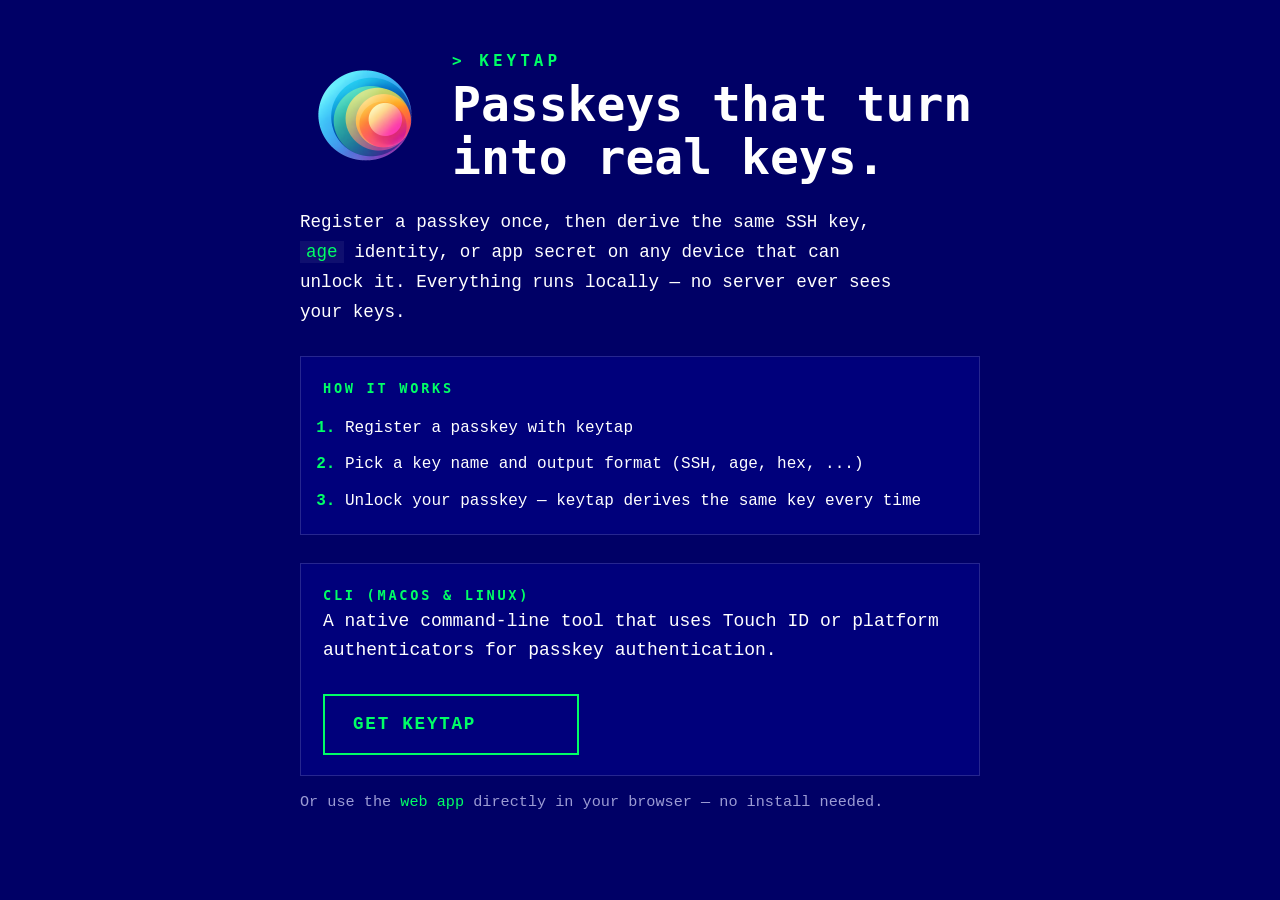
==== commit f8f18ec9: "Make CLI the primary CTA, demote web app to inline link - CLI panel gets the action button ("Get key" ====
--- a/web/index.html
+++ b/web/index.html
@@ -32,21 +32,15 @@
       </ol>
     </section>
 
-    <section class="panel" aria-labelledby="web-title">
+    <section class="panel" aria-labelledby="cli-title">
       <div class="panel-header">
-        <p class="panel-label" id="web-title">Browser</p>
+        <p class="panel-label" id="cli-title">CLI (macOS &amp; Linux)</p>
       </div>
-      <p class="panel-note">Register, derive, or view public keys directly in your browser — no install needed.</p>
-      <a href="./app.html" class="action" style="margin-top:16px; text-align:center">Open web app</a>
+      <p>A native command-line tool that uses Touch ID or platform authenticators for passkey authentication.</p>
+      <a href="https://github.com/jul-sh/keytap" class="action" style="margin-top:16px; text-align:center">Get keytap</a>
     </section>
 
-    <section class="panel" aria-labelledby="cli-title">
-      <div class="panel-header">
-        <p class="panel-label" id="cli-title">macOS CLI</p>
-      </div>
-      <p class="panel-note">A native command-line tool that uses Touch ID for passkey authentication.</p>
-      <p class="panel-note" style="margin-top:8px">Source &amp; releases: <a href="https://github.com/jul-sh/keytap">github.com/jul-sh/keytap</a></p>
-    </section>
+    <p class="details" style="margin-top:28px">Or use the <a href="./app.html">web app</a> directly in your browser — no install needed.</p>
   </main>
 </body>
 </html>
--- a/web/nearby.css
+++ b/web/nearby.css
@@ -159,7 +159,7 @@
 }
 
 .panel-note {
-  color: var(--muted);
+  color: hsl(240, 30%, 82%);
   font-size: 0.95rem;
 }
 
